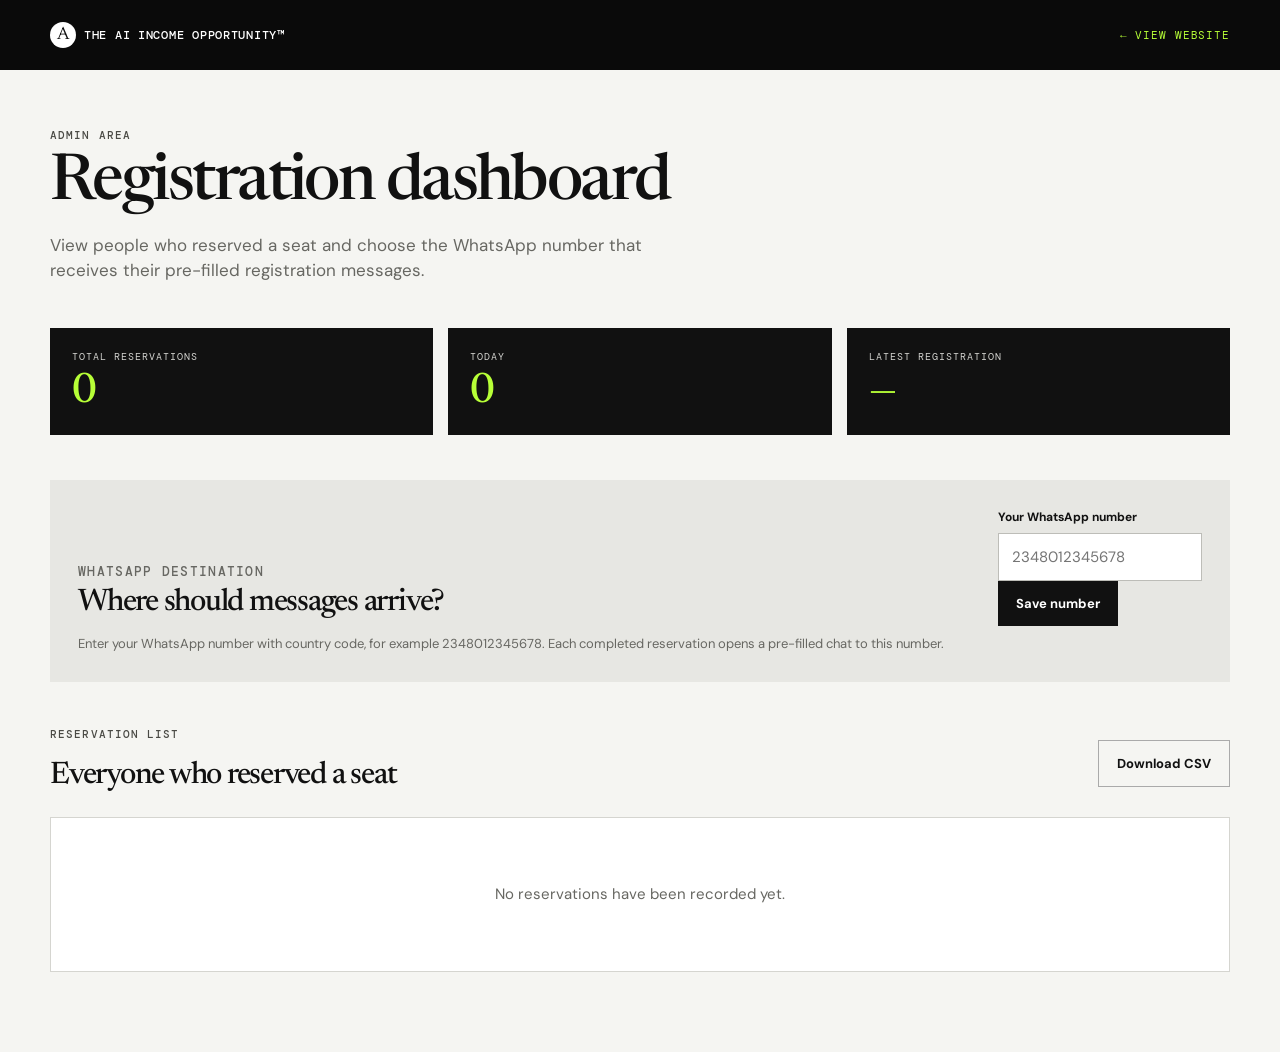
==== admin.html @ 8ab95935 "Add files via upload" ====
<!doctype html>
<html lang="en">
  <head>
    <meta charset="UTF-8" />
    <meta name="viewport" content="width=device-width, initial-scale=1.0" />
    <meta name="robots" content="noindex" />
    <title>Registration Dashboard | The AI Income Opportunity™</title>
    <link rel="preconnect" href="https://fonts.googleapis.com" />
    <link rel="preconnect" href="https://fonts.gstatic.com" crossorigin />
    <link href="https://fonts.googleapis.com/css2?family=DM+Mono:wght@400;500&family=DM+Sans:opsz,wght@9..40,400;9..40,500;9..40,600;9..40,700&family=Newsreader:opsz,wght@6..72,500;6..72,600&display=swap" rel="stylesheet" />
    <style>
      :root{--neon:#b7ff37;--ink:#111;--muted:#676762;--paper:#f5f5f2;--line:#d5d5d0}*{box-sizing:border-box}body{margin:0;background:var(--paper);color:var(--ink);font:15px/1.5 "DM Sans",sans-serif}.topbar{background:#0a0a0a;color:#fff;padding:22px max(24px,calc((100% - 1180px)/2));display:flex;align-items:center;justify-content:space-between;gap:20px}.brand{color:#fff;text-decoration:none;font:500 12px "DM Mono",monospace;letter-spacing:.06em}.brand span{display:inline-grid;place-items:center;width:26px;height:26px;margin-right:8px;border-radius:50%;background:#fff;color:#111;font:18px "Newsreader",serif}.back{color:var(--neon);font:11px "DM Mono",monospace;text-decoration:none;text-transform:uppercase;letter-spacing:.08em}.dashboard{width:min(1180px,calc(100% - 48px));margin:0 auto;padding:58px 0 80px}.eyebrow{margin:0 0 12px;color:#4a4a45;font:500 11px "DM Mono",monospace;text-transform:uppercase;letter-spacing:.1em}h1,h2{font-family:"Newsreader",serif;font-weight:500;letter-spacing:-.04em}h1{font-size:clamp(42px,5vw,66px);line-height:.95;margin:0}h2{font-size:31px;margin:0}.intro{max-width:600px;color:var(--muted);font-size:17px;margin:18px 0 44px}.stats{display:grid;grid-template-columns:repeat(3,1fr);gap:15px;margin-bottom:45px}.stat{padding:22px;background:#111;color:#fff}.stat span{display:block;color:#d4d4d0;font:10px "DM Mono",monospace;text-transform:uppercase;letter-spacing:.1em}.stat strong{display:block;margin-top:8px;font:500 42px/1 "Newsreader",serif;color:var(--neon)}.settings{display:grid;grid-template-columns:1fr auto;gap:24px;align-items:end;padding:28px;background:#e7e7e3;margin-bottom:45px}.settings p{margin:8px 0 0;color:var(--muted);font-size:13px}.settings label{display:block;font-size:12px;font-weight:700}.settings input{display:block;width:min(380px,100%);padding:13px;margin-top:7px;border:1px solid #bdbdb8;background:#fff;font:15px "DM Sans",sans-serif}.button{border:0;background:#111;color:#fff;padding:14px 18px;cursor:pointer;font:700 13px "DM Sans",sans-serif}.button:hover{background:#30302e}.button.secondary{background:transparent;border:1px solid #aaa;color:#111}.button.secondary:hover{background:#ddd}.section-heading{display:flex;align-items:center;justify-content:space-between;gap:20px;margin-bottom:18px}.table-wrap{overflow:auto;border:1px solid var(--line);background:#fff}table{border-collapse:collapse;width:100%;min-width:800px;text-align:left}th,td{padding:16px;border-bottom:1px solid var(--line);vertical-align:top}th{background:#f0f0ed;font:500 10px "DM Mono",monospace;text-transform:uppercase;letter-spacing:.09em}td{font-size:14px}td small{display:block;color:var(--muted);font-size:12px}.empty{padding:50px;text-align:center;color:var(--muted)}.notice{min-height:20px;margin:10px 0 0;font-size:13px;color:#255f20}@media(max-width:650px){.topbar{padding:18px}.brand{font-size:9px}.dashboard{width:min(100% - 32px,1180px);padding-top:40px}.stats{grid-template-columns:1fr}.settings{grid-template-columns:1fr}.settings input{width:100%}.section-heading{align-items:flex-start;flex-direction:column}}
    </style>
  </head>
  <body>
    <header class="topbar"><a class="brand" href="index.html"><span>A</span>THE AI INCOME OPPORTUNITY™</a><a class="back" href="index.html">← View website</a></header>
    <main class="dashboard">
      <p class="eyebrow">Admin area</p><h1>Registration dashboard</h1><p class="intro">View people who reserved a seat and choose the WhatsApp number that receives their pre-filled registration messages.</p>
      <section class="stats" aria-label="Registration totals"><article class="stat"><span>Total reservations</span><strong id="total-count">0</strong></article><article class="stat"><span>Today</span><strong id="today-count">0</strong></article><article class="stat"><span>Latest registration</span><strong id="latest-time">—</strong></article></section>
      <section class="settings" aria-labelledby="whatsapp-heading"><div><p class="eyebrow" id="whatsapp-heading">WhatsApp destination</p><h2>Where should messages arrive?</h2><p>Enter your WhatsApp number with country code, for example 2348012345678. Each completed reservation opens a pre-filled chat to this number.</p></div><div><label for="admin-whatsapp">Your WhatsApp number<input id="admin-whatsapp" type="tel" inputmode="numeric" placeholder="2348012345678" /></label><button class="button" id="save-whatsapp" type="button">Save number</button><p class="notice" id="settings-message" aria-live="polite"></p></div></section>
      <section><div class="section-heading"><div><p class="eyebrow">Reservation list</p><h2>Everyone who reserved a seat</h2></div><button class="button secondary" id="export-csv" type="button">Download CSV</button></div><div class="table-wrap" id="registrations-table"></div></section>
    </main>
    <script src="admin.js"></script>
  </body>
</html>
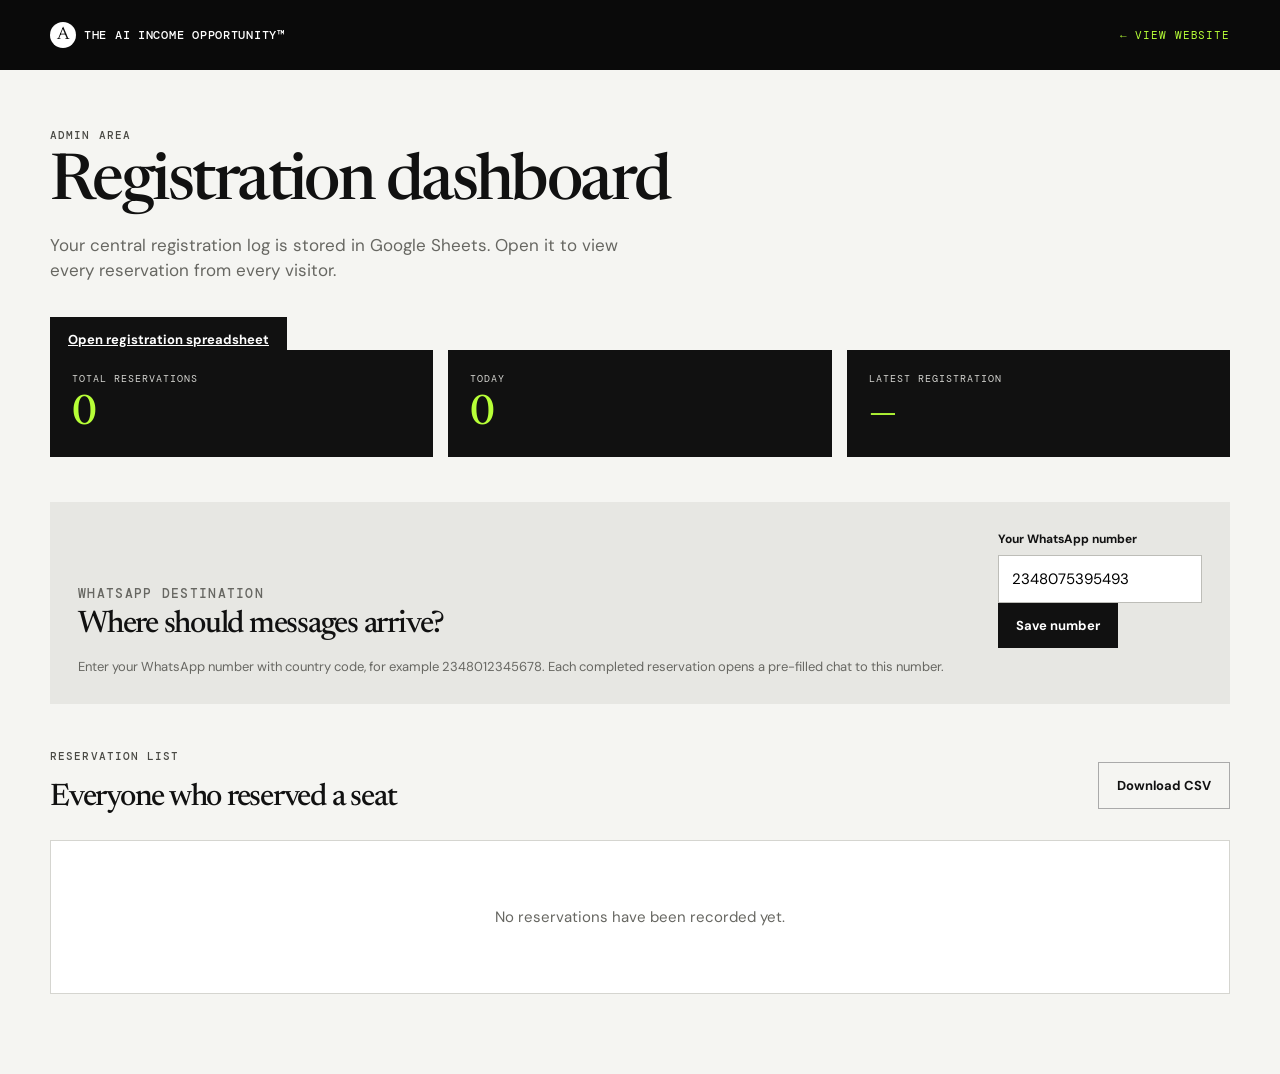
==== commit 483a73e4: "Add files via upload" ====
--- a/admin.html
+++ b/admin.html
@@ -5,6 +5,7 @@
     <meta name="viewport" content="width=device-width, initial-scale=1.0" />
     <meta name="robots" content="noindex" />
     <title>Registration Dashboard | The AI Income Opportunity™</title>
+    <link rel="icon" type="image/png" href="favicon.png" />
     <link rel="preconnect" href="https://fonts.googleapis.com" />
     <link rel="preconnect" href="https://fonts.gstatic.com" crossorigin />
     <link href="https://fonts.googleapis.com/css2?family=DM+Mono:wght@400;500&family=DM+Sans:opsz,wght@9..40,400;9..40,500;9..40,600;9..40,700&family=Newsreader:opsz,wght@6..72,500;6..72,600&display=swap" rel="stylesheet" />
@@ -15,11 +16,12 @@
   <body>
     <header class="topbar"><a class="brand" href="index.html"><span>A</span>THE AI INCOME OPPORTUNITY™</a><a class="back" href="index.html">← View website</a></header>
     <main class="dashboard">
-      <p class="eyebrow">Admin area</p><h1>Registration dashboard</h1><p class="intro">View people who reserved a seat and choose the WhatsApp number that receives their pre-filled registration messages.</p>
+      <p class="eyebrow">Admin area</p><h1>Registration dashboard</h1><p class="intro">Your central registration log is stored in Google Sheets. Open it to view every reservation from every visitor.</p><a class="button" id="open-spreadsheet" target="_blank" rel="noopener" href="#">Open registration spreadsheet</a>
       <section class="stats" aria-label="Registration totals"><article class="stat"><span>Total reservations</span><strong id="total-count">0</strong></article><article class="stat"><span>Today</span><strong id="today-count">0</strong></article><article class="stat"><span>Latest registration</span><strong id="latest-time">—</strong></article></section>
       <section class="settings" aria-labelledby="whatsapp-heading"><div><p class="eyebrow" id="whatsapp-heading">WhatsApp destination</p><h2>Where should messages arrive?</h2><p>Enter your WhatsApp number with country code, for example 2348012345678. Each completed reservation opens a pre-filled chat to this number.</p></div><div><label for="admin-whatsapp">Your WhatsApp number<input id="admin-whatsapp" type="tel" inputmode="numeric" placeholder="2348012345678" /></label><button class="button" id="save-whatsapp" type="button">Save number</button><p class="notice" id="settings-message" aria-live="polite"></p></div></section>
       <section><div class="section-heading"><div><p class="eyebrow">Reservation list</p><h2>Everyone who reserved a seat</h2></div><button class="button secondary" id="export-csv" type="button">Download CSV</button></div><div class="table-wrap" id="registrations-table"></div></section>
     </main>
+    <script src="sheets-config.js"></script>
     <script src="admin.js"></script>
   </body>
 </html>
